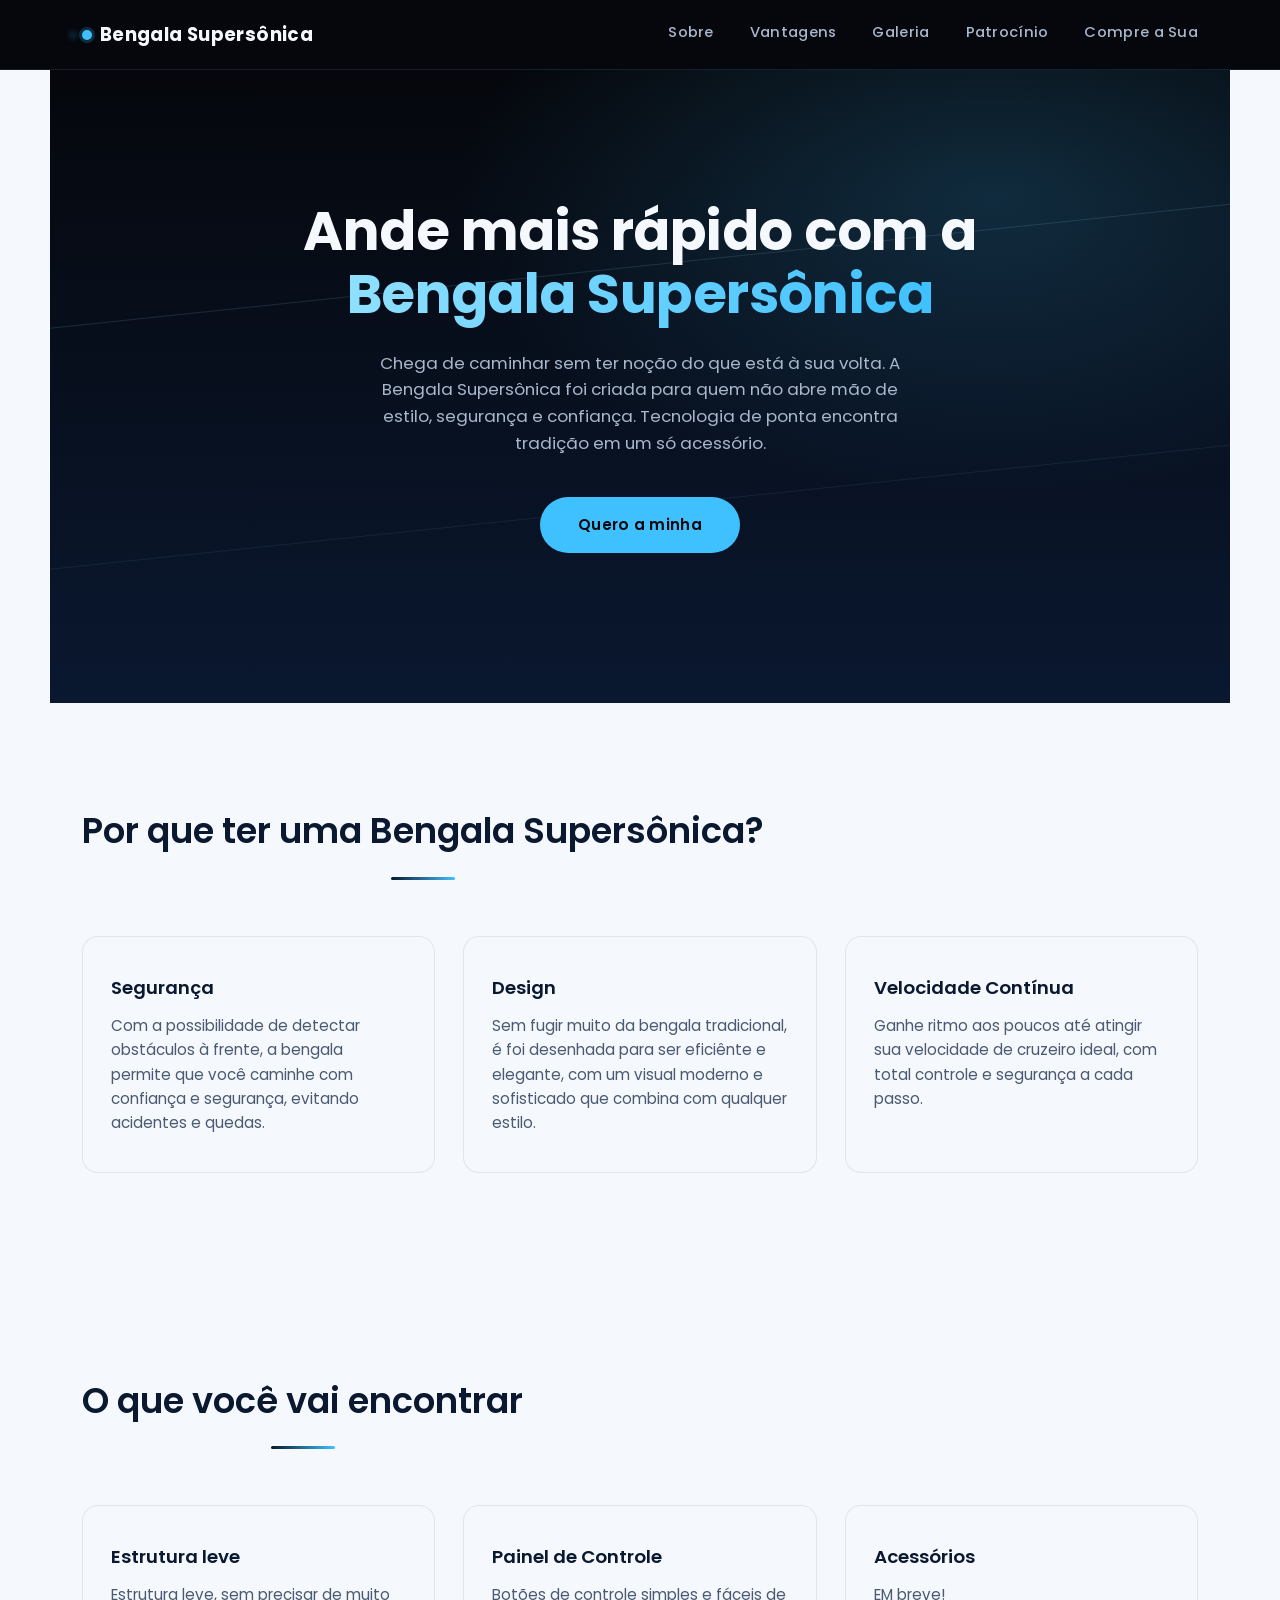
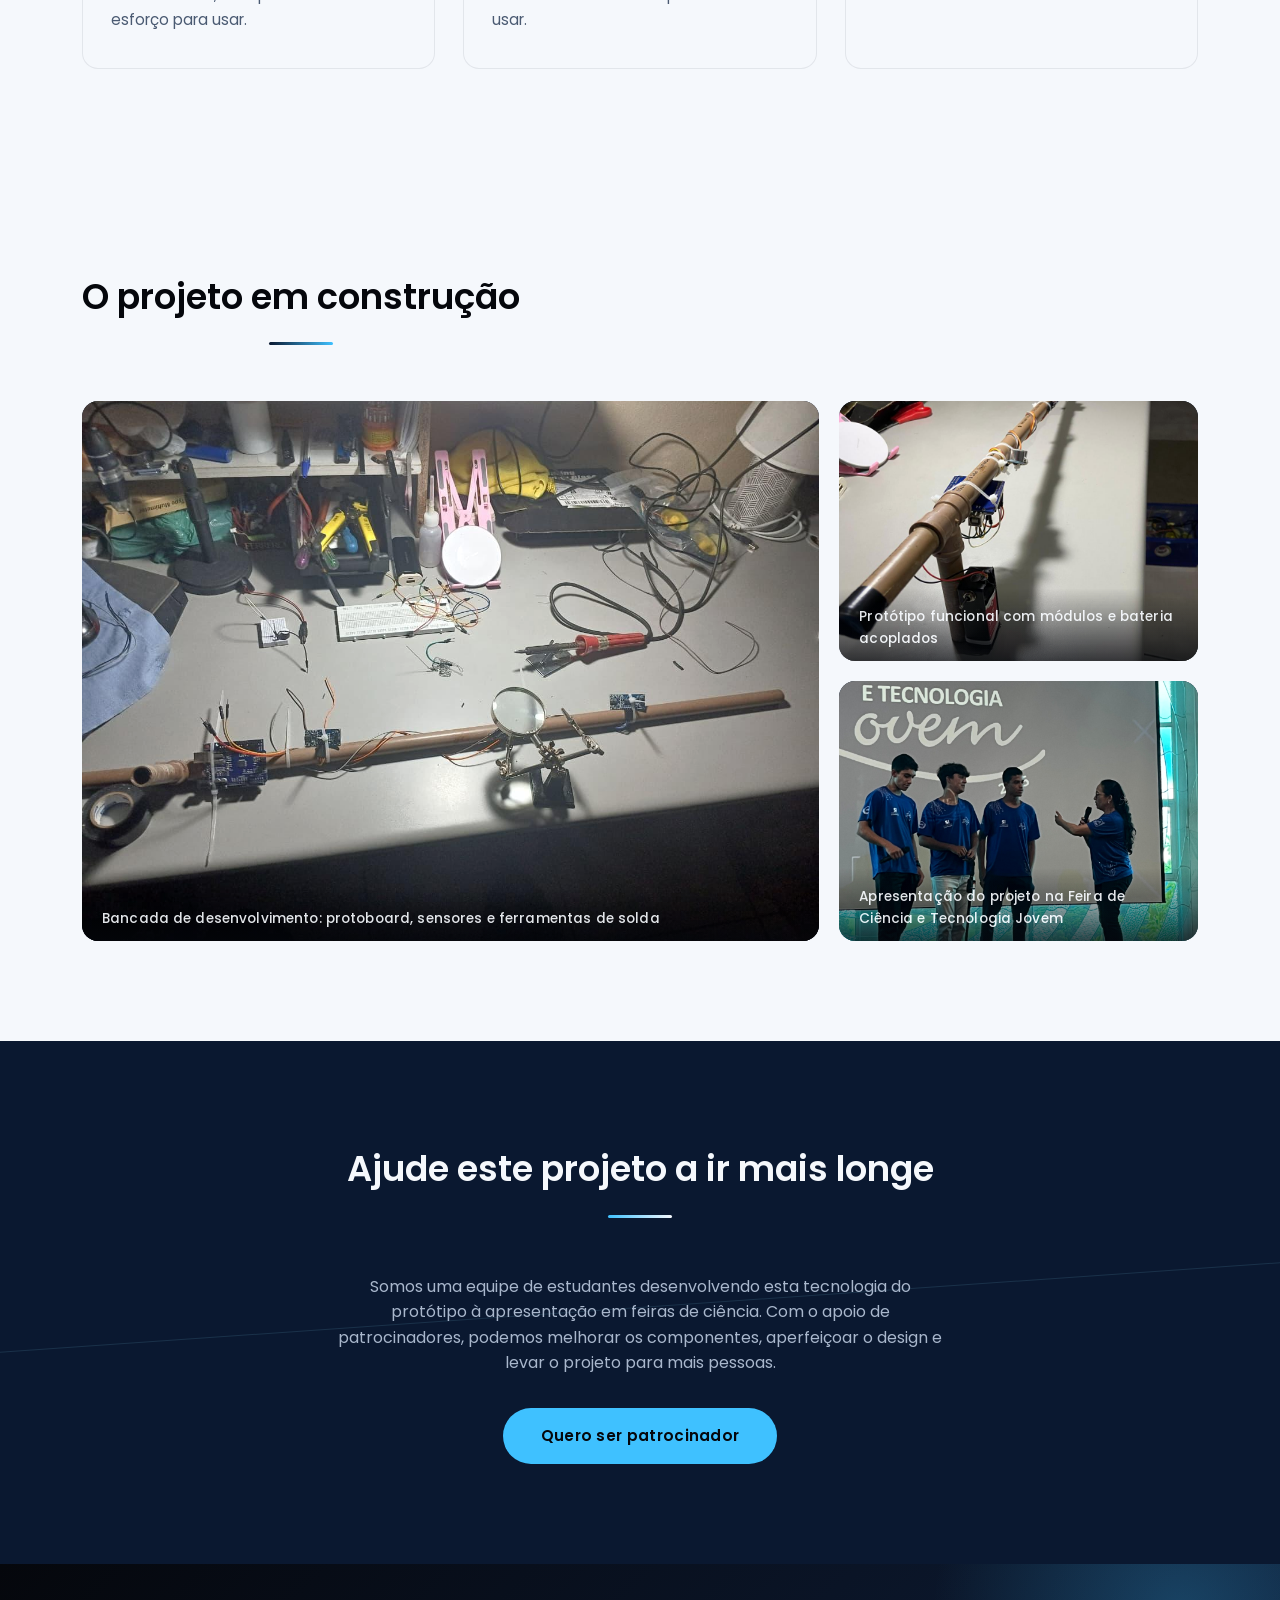
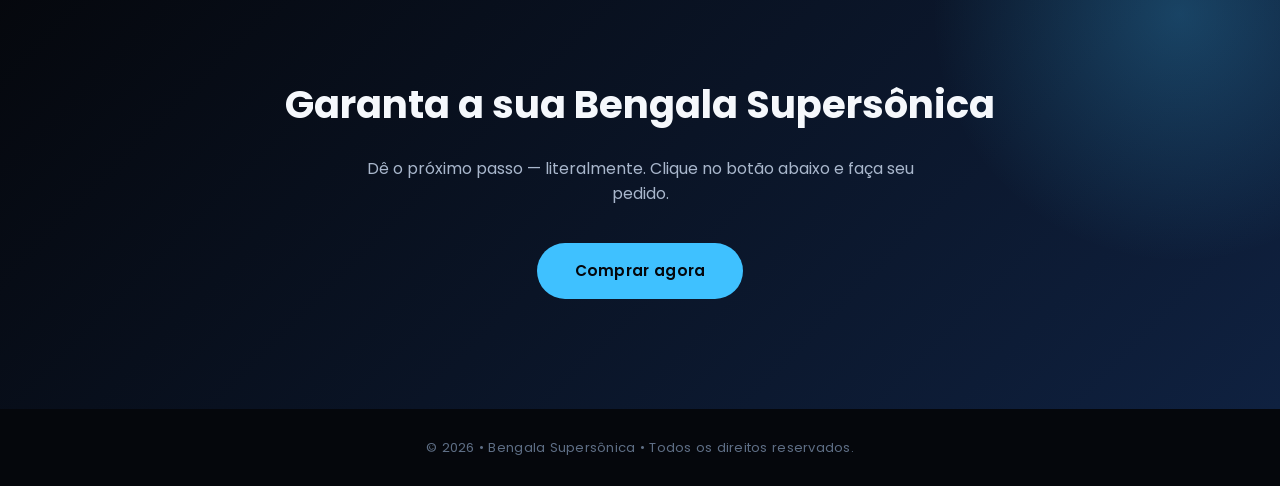
==== pages/index.html @ 2349864f "organização" ====
<!DOCTYPE html>
<html lang="pt-BR">

<head>
    <meta charset="UTF-8">
    <meta name="viewport" content="width=device-width, initial-scale=1.0">
    <title>Bengala Supersônica</title>
    <link rel="stylesheet" href="../css/style.css">
    <link href="https://fonts.googleapis.com/css2?family=Poppins:wght@300;400;500;600;700;800&display=swap"
        rel="stylesheet">

</head>

<body>

    <header>

        <div class="menu">

            <div class="logo">
                Bengala Supersônica
            </div>

            <nav>
                <a href="#sobre">Sobre</a>
                <a href="#vantagens">Vantagens</a>
                <a href="#galeria">Galeria</a>
                <a href="#patrocinio">Patrocínio</a>
                <a href="#inscricao">Compre a Sua</a>
            </nav>

        </div>

    </header>

    <section class="hero">

        <div class="hero-content">

            <h1>
                Ande mais rápido com a <span>Bengala Supersônica</span>
            </h1>

            <p>
                Chega de caminhar sem ter noção do que está à sua volta. A Bengala Supersônica foi criada para quem não
                abre mão de estilo,
                segurança e confiança. Tecnologia de ponta encontra tradição em
                um só acessório.
            </p>

            <a href="../pages/formulario.html" class="btn">
                Quero a minha
            </a>

        </div>

    </section>

    <section id="sobre">

        <h2 class="titulo">
            Por que ter uma Bengala Supersônica?
        </h2>

        <div class="cards">

            <div class="card">
                <h3>Segurança</h3>
                <p>
                    Com a possibilidade de detectar obstáculos à frente,
                    a bengala permite que você caminhe com confiança e segurança, evitando acidentes e quedas.
                </p>
            </div>

            <div class="card">
                <h3>Design</h3>
                <p>
                    Sem fugir muito da bengala tradicional, é foi desenhada para ser
                    eficiênte e elegante, com um visual moderno e sofisticado que combina com qualquer estilo.
                </p>
            </div>

            <div class="card">
                <h3>Velocidade Contínua</h3>
                <p>
                    Ganhe ritmo aos poucos até atingir sua velocidade de cruzeiro ideal, com total controle e
                    segurança a cada passo.
                </p>
            </div>

        </div>

    </section>

    <section id="vantagens">

        <h2 class="titulo">
            O que você vai encontrar
        </h2>

        <div class="cards">

            <div class="card">
                <h3>Estrutura leve</h3>
                <p>
                    Estrutura leve, sem precisar de muito esforço para usar.
                </p>
            </div>

            <div class="card">
                <h3>Painel de Controle</h3>
                <p>
                    Botões de controle simples e fáceis de usar.
                </p>
            </div>

            <div class="card">
                <h3>Acessórios</h3>
                <p>
                    EM breve!
                </p>
            </div>

        </div>

    </section>

    <section id="galeria">
        <h2 class="titulo">
            <a href="../pages/galeria.html" class="titulo-link">
                O projeto em construção
            </a>
        </h2>
        <div class="galeria-grid">

            <figure class="galeria-item galeria-item--grande">
                <img src="../imagens/imagem1.png"
                    alt="Bancada de montagem com componentes eletrônicos, protoboard e ferramentas de solda usados no desenvolvimento da bengala.">
                <figcaption>Bancada de desenvolvimento: protoboard, sensores e ferramentas de solda</figcaption>
            </figure>

            <figure class="galeria-item">
                <img src="../imagens/imagem2.png"
                    alt="Protótipo montado da bengala com módulos eletrônicos, fiação e bateria acoplados ao cabo.">
                <figcaption>Protótipo funcional com módulos e bateria acoplados</figcaption>
            </figure>

            <figure class="galeria-item">
                <img src="../imagens/imagem3.png"
                    alt="Equipe do projeto apresentando a bengala em uma feira de ciência e tecnologia jovem, com o protótipo em exibição no palco.">
                <figcaption>Apresentação do projeto na Feira de Ciência e Tecnologia Jovem</figcaption>
            </figure>

        </div>

    </section>

    <section id="patrocinio" class="patrocinio">

        <div class="patrocinio-content">

            <h2 class="titulo">
                Ajude este projeto a ir mais longe
            </h2>

            <p>
                Somos uma equipe de estudantes desenvolvendo esta tecnologia do protótipo à apresentação em feiras
                de ciência. Com o apoio de patrocinadores, podemos melhorar os componentes, aperfeiçoar o design e
                levar o projeto para mais pessoas.
            </p>

            <a href="../pages/patrocinio.html" class="btn">
                Quero ser patrocinador
            </a>

        </div>

    </section>

    <section class="cta" id="inscricao">

        <h2>
            Garanta a sua Bengala Supersônica
        </h2>

        <p>
            Dê o próximo passo — literalmente. Clique no botão abaixo e
            faça seu pedido.
        </p>

        <a href="../pages/formulario.html" class="btn">
            Comprar agora
        </a>

    </section>

    <footer>

        <p>
            © 2026 • Bengala Supersônica • Todos os direitos reservados.
        </p>

    </footer>

</body>

</html>
---- css/style.css ----
* {
    margin: 0;
    padding: 0;
    box-sizing: border-box;
}

:root {
    --azul-noite: #0A1830;
    --azul-noite-2: #0F2140;
    --azul-ceu: #3FC1FF;
    --azul-ceu-suave: #8FE0FF;
    --preto: #05070C;
    --branco: #F5F8FC;
    --cinza-texto: #A9B7CC;

    --fonte-display: 'Poppins', sans-serif;
    --fonte-corpo: 'Poppins', sans-serif;
}

html {
    scroll-behavior: smooth;
}

body {
    background-color: var(--branco);
    color: var(--azul-noite);
    font-family: var(--fonte-corpo);
    font-weight: 400;
    line-height: 1.6;
    overflow-x: hidden;
}

a {
    text-decoration: none;
    color: inherit;
}

header {
    position: sticky;
    top: 0;
    z-index: 100;
    background: var(--preto);
    border-bottom: 1px solid rgba(63, 193, 255, 0.15);
}

.menu {
    max-width: 1180px;
    margin: 0 auto;
    padding: 20px 32px;
    display: flex;
    align-items: center;
    justify-content: space-between;
}

.logo {
    font-family: var(--fonte-display);
    font-weight: 700;
    font-size: 1.15rem;
    letter-spacing: 0.02em;
    color: var(--branco);
    position: relative;
    padding-left: 18px;
}

.logo::before {
    content: "";
    position: absolute;
    left: 0;
    top: 50%;
    transform: translateY(-50%);
    width: 10px;
    height: 10px;
    background: var(--azul-ceu);
    border-radius: 50%;
    box-shadow: 0 0 0 3px rgba(63, 193, 255, 0.2),
                -14px 0 6px -2px rgba(63, 193, 255, 0.35);
}

nav {
    display: flex;
    gap: 36px;
}

nav a {
    font-size: 0.92rem;
    font-weight: 500;
    color: var(--cinza-texto);
    letter-spacing: 0.02em;
    position: relative;
    padding-bottom: 4px;
    transition: color 0.25s ease;
}

nav a::after {
    content: "";
    position: absolute;
    left: 0;
    bottom: 0;
    width: 0%;
    height: 2px;
    background: var(--azul-ceu);
    transition: width 0.3s ease;
}

nav a:hover {
    color: var(--branco);
}

nav a:hover::after {
    width: 100%;
}


.titulo {
    font-family: var(--fonte-display);
    font-weight: 700;
    font-size: clamp(1.6rem, 3.4vw, 2.2rem);
    margin: 0 0 32px;
    position: relative;
    display: inline-block;
}

.titulo::after {
    content: "";
    display: block;
    width: 52px;
    height: 3px;
    margin-top: 12px;
    background: linear-gradient(90deg, var(--azul-ceu), var(--branco));
    border-radius: 2px;
}

.titulo-link {
    color: var(--preto);
    text-decoration: none;
}

.titulo-link:hover {
    color: var(--azul-ceu);
}

.btn {
    display: inline-flex;
    align-items: center;
    justify-content: center;
    gap: 10px;
    padding: 16px 38px;
    background: var(--azul-ceu);
    color: var(--preto);
    font-family: var(--fonte-display);
    font-weight: 600;
    font-size: 0.95rem;
    letter-spacing: 0.02em;
    border-radius: 999px;
    position: relative;
    isolation: isolate;
    transition: transform 0.25s ease, box-shadow 0.25s ease, background 0.25s ease;
    box-shadow: 0 0 0 0 rgba(63, 193, 255, 0.5);
}

.btn::before {
    content: "";
    position: absolute;
    inset: 0;
    border-radius: 999px;
    border: 1px solid var(--azul-ceu);
    z-index: -1;
    transform: scale(1);
    opacity: 0;
    transition: transform 0.5s ease, opacity 0.5s ease;
}

.btn:hover {
    transform: translateX(4px);
    background: var(--azul-ceu-suave);
    box-shadow: 0 8px 24px -6px rgba(63, 193, 255, 0.55);
}

.btn:hover::before {
    transform: scale(1.35);
    opacity: 0;
    animation: onda-sonica 0.8s ease-out;
}

@keyframes onda-sonica {
    from {
        transform: scale(1);
        opacity: 0.6;
    }
    to {
        transform: scale(1.6);
        opacity: 0;
    }
}

.hero {
    position: relative;
    background: radial-gradient(ellipse 900px 500px at 80% 20%, rgba(63, 193, 255, 0.18), transparent 60%),
                linear-gradient(180deg, var(--preto) 0%, var(--azul-noite) 100%);
    padding: 130px 32px 150px;
    overflow: hidden;
}

.hero::before,
.hero::after {
    content: "";
    position: absolute;
    top: 50%;
    left: -10%;
    width: 130%;
    border-top: 1px solid rgba(143, 224, 255, 0.14);
    transform: translateY(-50%) rotate(-6deg);
}

.hero::before {
    top: 30%;
}

.hero::after {
    top: 68%;
    border-top: 1px solid rgba(143, 224, 255, 0.08);
}

.hero-content {
    position: relative;
    z-index: 2;
    max-width: 700px;
    margin: 0 auto;
    text-align: center;
}

.hero-content h1 {
    font-family: var(--fonte-display);
    font-weight: 700;
    font-size: clamp(2.2rem, 5vw, 3.4rem);
    line-height: 1.15;
    color: var(--branco);
    letter-spacing: -0.01em;
}

.hero-content h1 span {
    color: var(--azul-ceu);
    background: linear-gradient(90deg, var(--azul-ceu-suave), var(--azul-ceu));
    -webkit-background-clip: text;
    background-clip: text;
    -webkit-text-fill-color: transparent;
}

.hero-content p {
    margin-top: 24px;
    font-size: 1.05rem;
    color: var(--cinza-texto);
    max-width: 560px;
    margin-left: auto;
    margin-right: auto;
}

.hero-content .btn {
    margin-top: 40px;
}

section {
    padding: 100px 32px;
    max-width: 1180px;
    margin: 0 auto;
}

.titulo {
    font-family: var(--fonte-display);
    font-weight: 600;
    font-size: clamp(1.6rem, 3vw, 2.2rem);
    color: var(--azul-noite);
    text-align: center;
    margin-bottom: 56px;
    position: relative;
    padding-bottom: 20px;
}

.titulo::after {
    content: "";
    position: absolute;
    bottom: 0;
    left: 50%;
    transform: translateX(-50%);
    width: 64px;
    height: 3px;
    background: linear-gradient(90deg, var(--azul-noite), var(--azul-ceu));
    border-radius: 2px;
}

.cards {
    display: grid;
    grid-template-columns: repeat(3, 1fr);
    gap: 28px;
}

.card {
    background: var(--branco);
    border: 1px solid rgba(10, 24, 48, 0.08);
    border-radius: 16px;
    padding: 36px 28px;
    position: relative;
    overflow: hidden;
    transition: transform 0.3s ease, box-shadow 0.3s ease, border-color 0.3s ease;
}

.card::before {
    content: "";
    position: absolute;
    top: 0;
    left: 0;
    width: 100%;
    height: 3px;
    background: linear-gradient(90deg, var(--azul-noite), var(--azul-ceu));
    transform: scaleX(0);
    transform-origin: left;
    transition: transform 0.35s ease;
}

.card:hover {
    transform: translateY(-6px);
    box-shadow: 0 20px 40px -18px rgba(10, 24, 48, 0.25);
    border-color: rgba(63, 193, 255, 0.35);
}

.card:hover::before {
    transform: scaleX(1);
}

.card h3 {
    font-family: var(--fonte-display);
    font-weight: 600;
    font-size: 1.15rem;
    color: var(--azul-noite);
    margin-bottom: 12px;
}

.card p {
    font-size: 0.95rem;
    color: #4A5A72;
}

.galeria-grid {
    display: grid;
    grid-template-columns: repeat(3, 1fr);
    grid-auto-rows: 260px;
    gap: 20px;
}

.galeria-item {
    position: relative;
    border-radius: 16px;
    overflow: hidden;
    background: var(--azul-noite);
}

.galeria-item--grande {
    grid-column: span 2;
    grid-row: span 2;
}

.galeria-item img {
    width: 100%;
    height: 100%;
    object-fit: cover;
    display: block;
    filter: saturate(0.95) contrast(1.02);
    transition: transform 0.5s ease, filter 0.5s ease;
}

.galeria-item:hover img {
    transform: scale(1.06);
    filter: saturate(1.1) contrast(1.05);
}

.galeria-item figcaption {
    position: absolute;
    left: 0;
    right: 0;
    bottom: 0;
    padding: 18px 20px;
    background: linear-gradient(0deg, rgba(5, 7, 12, 0.88) 0%, rgba(5, 7, 12, 0) 100%);
    color: var(--branco);
    font-size: 0.85rem;
    font-weight: 500;
    letter-spacing: 0.01em;
    transform: translateY(6px);
    opacity: 0.92;
}

@media (max-width: 768px) {
    .galeria-grid {
        grid-template-columns: 1fr;
        grid-auto-rows: 240px;
    }

    .galeria-item--grande {
        grid-column: span 1;
        grid-row: span 1;
    }
}

.patrocinio {
    max-width: 100%;
    background: var(--azul-noite);
    position: relative;
    overflow: hidden;
    text-align: center;
    padding: 100px 32px;
}

.patrocinio::before {
    content: "";
    position: absolute;
    top: 50%;
    left: -10%;
    width: 130%;
    border-top: 1px solid rgba(143, 224, 255, 0.12);
    transform: translateY(-50%) rotate(-4deg);
}

.patrocinio-content {
    position: relative;
    z-index: 2;
    max-width: 620px;
    margin: 0 auto;
}

.patrocinio .titulo {
    color: var(--branco);
}

.patrocinio .titulo::after {
    background: linear-gradient(90deg, var(--azul-ceu), var(--branco));
}

.patrocinio-content p {
    color: var(--cinza-texto);
    font-size: 1rem;
}

.patrocinio-content .btn {
    margin-top: 32px;
}

.cta {
    max-width: 100%;
    background: linear-gradient(135deg, var(--preto) 0%, var(--azul-noite-2) 100%);
    text-align: center;
    padding: 110px 32px;
    position: relative;
    overflow: hidden;
}

.cta::before {
    content: "";
    position: absolute;
    width: 500px;
    height: 500px;
    background: radial-gradient(circle, rgba(63, 193, 255, 0.25), transparent 70%);
    top: -200px;
    right: -150px;
    border-radius: 50%;
}

.cta h2 {
    font-family: var(--fonte-display);
    font-weight: 700;
    font-size: clamp(1.6rem, 3.4vw, 2.4rem);
    color: var(--branco);
    position: relative;
    z-index: 2;
}

.cta p {
    max-width: 560px;
    margin: 20px auto 0;
    color: var(--cinza-texto);
    position: relative;
    z-index: 2;
}

.cta .btn {
    margin-top: 36px;
    position: relative;
    z-index: 2;
}

footer {
    background: var(--preto);
    padding: 28px 32px;
    text-align: center;
}

footer p {
    font-size: 0.82rem;
    color: #5E6E85;
    letter-spacing: 0.02em;
}

@media (max-width: 768px) {
    .menu {
        flex-direction: column;
        gap: 16px;
        text-align: center;
    }

    nav {
        gap: 22px;
    }

    .hero {
        padding: 100px 24px 110px;
    }

    section {
        padding: 70px 24px;
    }

    .cards {
        grid-template-columns: 1fr;
    }
}

a:focus-visible,
button:focus-visible {
    outline: 2px solid var(--azul-ceu);
    outline-offset: 3px;
}

@media (prefers-reduced-motion: reduce) {
    * {
        animation: none !important;
        transition: none !important;
    }
}
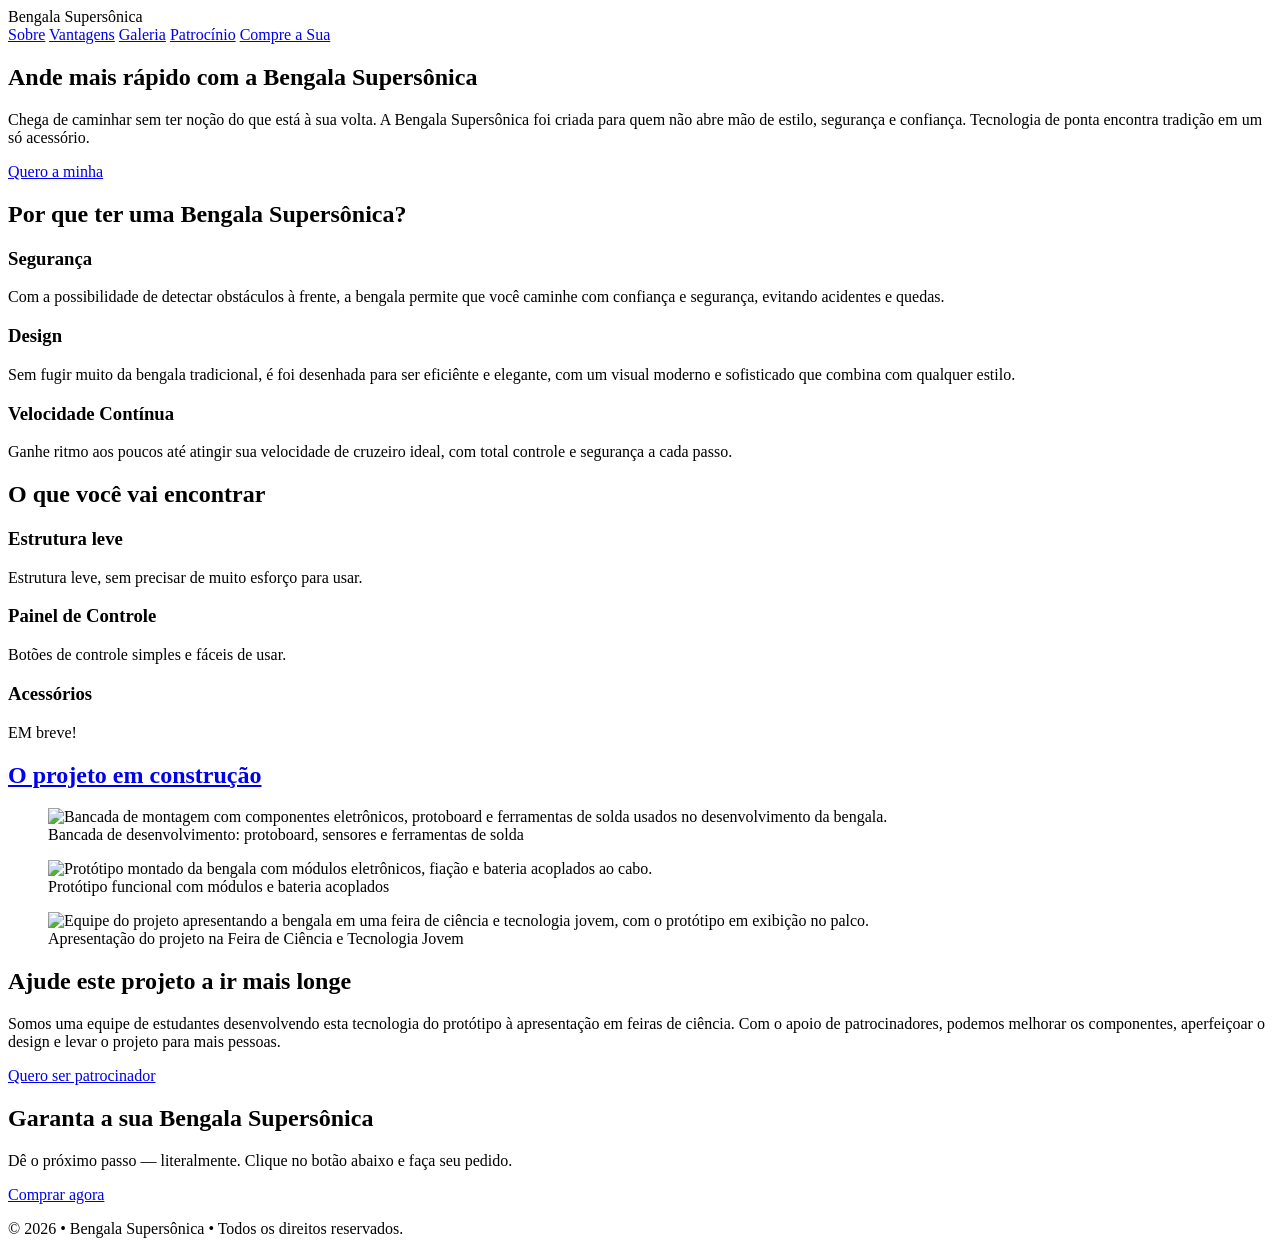
==== commit 5a8df31e: "primeiro commit" ====
--- a/pages/index.html
+++ b/pages/index.html
@@ -5,7 +5,7 @@
     <meta charset="UTF-8">
     <meta name="viewport" content="width=device-width, initial-scale=1.0">
     <title>Bengala Supersônica</title>
-    <link rel="stylesheet" href="../css/style.css">
+    <link rel="stylesheet" href="style.css">
     <link href="https://fonts.googleapis.com/css2?family=Poppins:wght@300;400;500;600;700;800&display=swap"
         rel="stylesheet">
 
@@ -48,7 +48,7 @@
                 um só acessório.
             </p>
 
-            <a href="../pages/formulario.html" class="btn">
+            <a href="formulario.html" class="btn">
                 Quero a minha
             </a>
 
@@ -127,26 +127,26 @@
 
     <section id="galeria">
         <h2 class="titulo">
-            <a href="../pages/galeria.html" class="titulo-link">
+            <a href="galeria.html" class="titulo-link">
                 O projeto em construção
             </a>
         </h2>
         <div class="galeria-grid">
 
             <figure class="galeria-item galeria-item--grande">
-                <img src="../imagens/imagem1.png"
+                <img src="imagem1.png"
                     alt="Bancada de montagem com componentes eletrônicos, protoboard e ferramentas de solda usados no desenvolvimento da bengala.">
                 <figcaption>Bancada de desenvolvimento: protoboard, sensores e ferramentas de solda</figcaption>
             </figure>
 
             <figure class="galeria-item">
-                <img src="../imagens/imagem2.png"
+                <img src="imagem2.png"
                     alt="Protótipo montado da bengala com módulos eletrônicos, fiação e bateria acoplados ao cabo.">
                 <figcaption>Protótipo funcional com módulos e bateria acoplados</figcaption>
             </figure>
 
             <figure class="galeria-item">
-                <img src="../imagens/imagem3.png"
+                <img src="imagem3.png"
                     alt="Equipe do projeto apresentando a bengala em uma feira de ciência e tecnologia jovem, com o protótipo em exibição no palco.">
                 <figcaption>Apresentação do projeto na Feira de Ciência e Tecnologia Jovem</figcaption>
             </figure>
@@ -169,7 +169,7 @@
                 levar o projeto para mais pessoas.
             </p>
 
-            <a href="../pages/patrocinio.html" class="btn">
+            <a href="patrocinio.html" class="btn">
                 Quero ser patrocinador
             </a>
 
@@ -188,7 +188,7 @@
             faça seu pedido.
         </p>
 
-        <a href="../pages/formulario.html" class="btn">
+        <a href="formulario.html" class="btn">
             Comprar agora
         </a>
 
